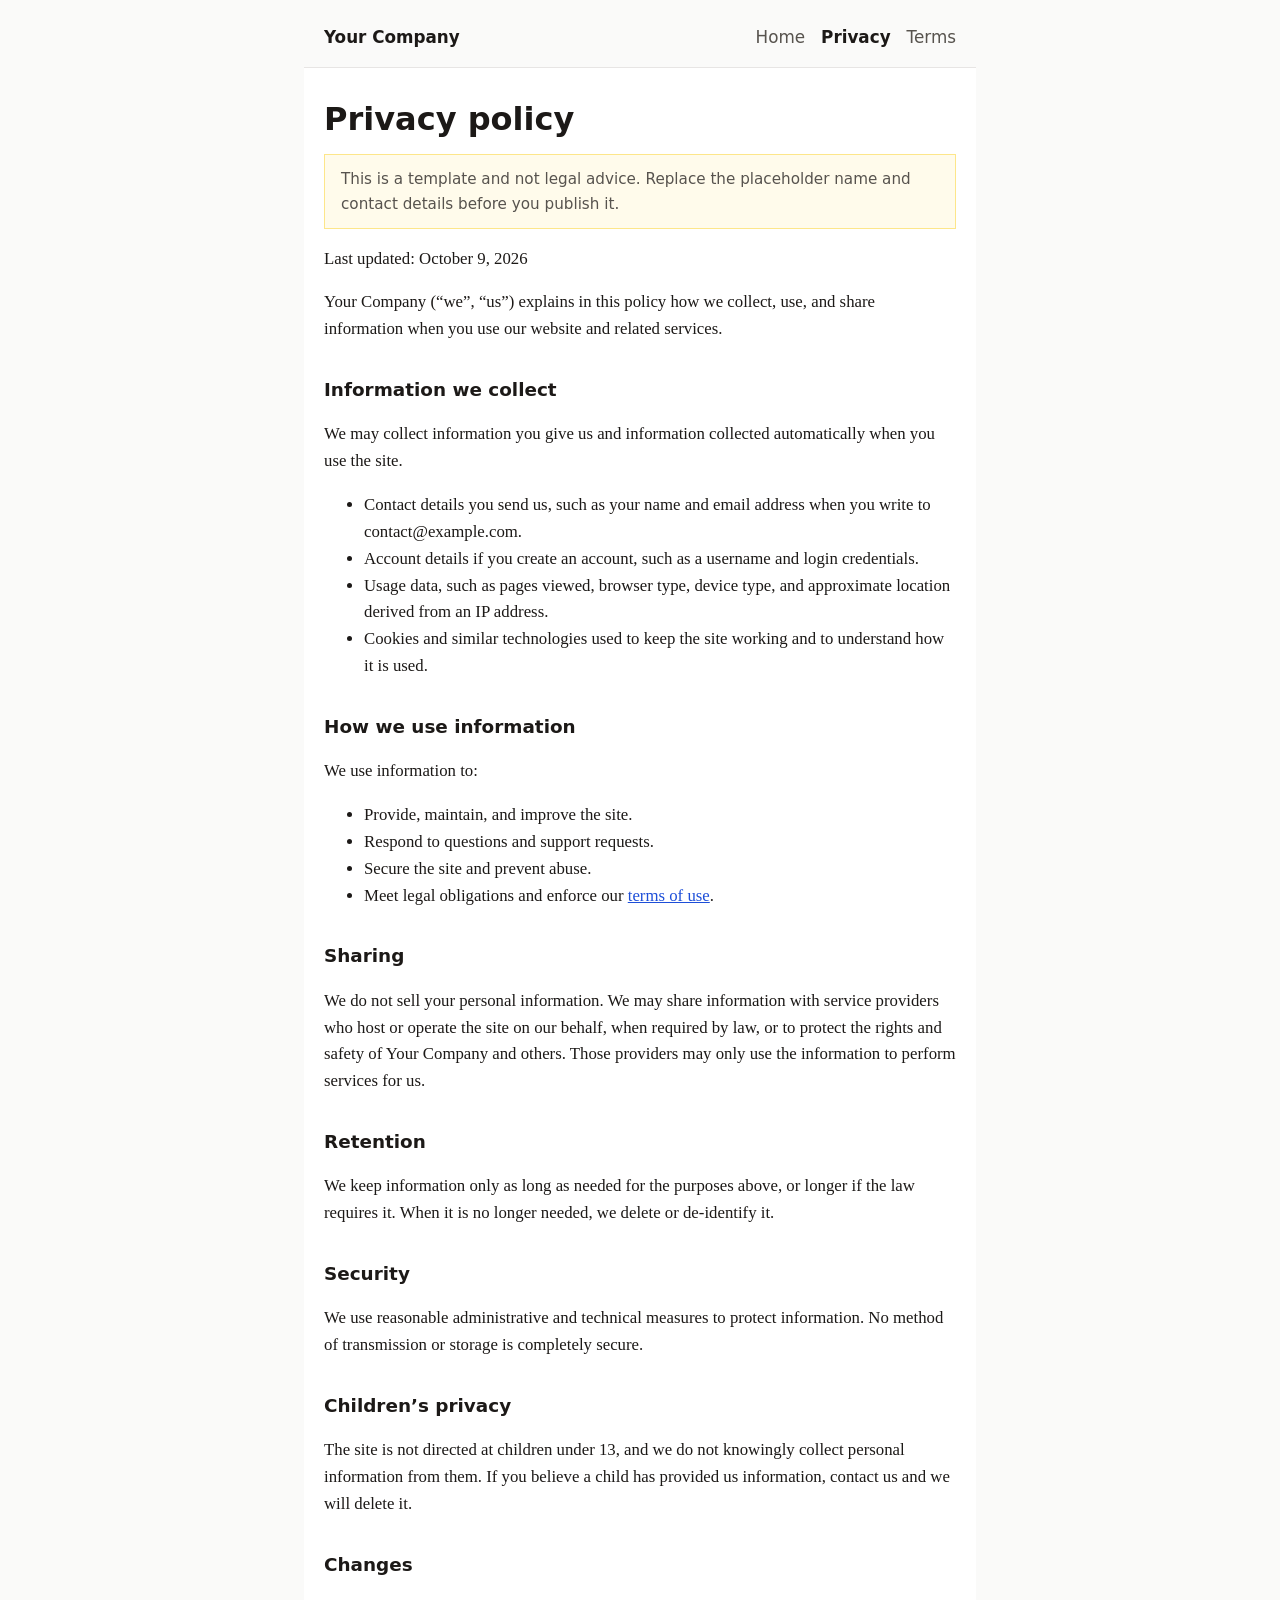
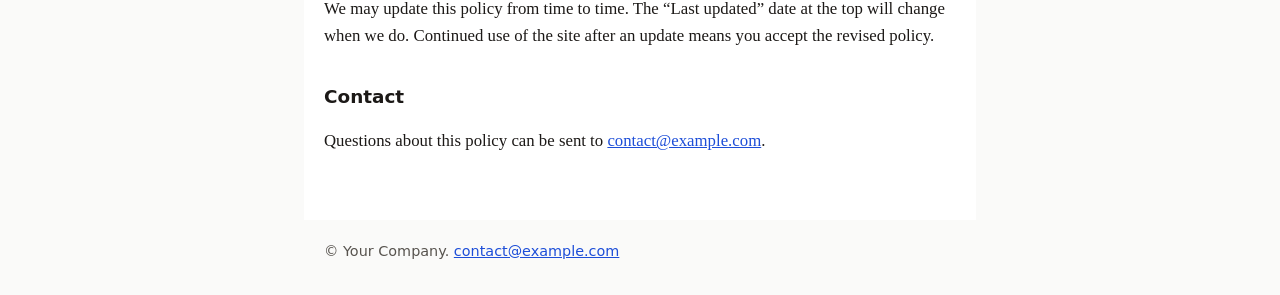
==== privacy.html @ b09a4e8a "feat (site): Initial policy and terms of use pages" ====
<!DOCTYPE html>
<html lang="en">
<head>
  <meta charset="utf-8">
  <meta name="viewport" content="width=device-width, initial-scale=1">
  <title>Privacy policy — Your Company</title>
  <link rel="stylesheet" href="styles.css">
</head>
<body>
  <header class="site-header">
    <a class="brand" href="index.html">Your Company</a>
    <nav>
      <a href="index.html">Home</a>
      <a href="privacy.html" aria-current="page">Privacy</a>
      <a href="terms.html">Terms</a>
    </nav>
  </header>
  <main>
    <h1>Privacy policy</h1>
    <p class="notice">This is a template and not legal advice. Replace the placeholder name and contact details before you publish it.</p>
    <p>Last updated: October 9, 2026</p>
    <p>Your Company (“we”, “us”) explains in this policy how we collect, use, and share information when you use our website and related services.</p>

    <h2>Information we collect</h2>
    <p>We may collect information you give us and information collected automatically when you use the site.</p>
    <ul>
      <li>Contact details you send us, such as your name and email address when you write to contact@example.com.</li>
      <li>Account details if you create an account, such as a username and login credentials.</li>
      <li>Usage data, such as pages viewed, browser type, device type, and approximate location derived from an IP address.</li>
      <li>Cookies and similar technologies used to keep the site working and to understand how it is used.</li>
    </ul>

    <h2>How we use information</h2>
    <p>We use information to:</p>
    <ul>
      <li>Provide, maintain, and improve the site.</li>
      <li>Respond to questions and support requests.</li>
      <li>Secure the site and prevent abuse.</li>
      <li>Meet legal obligations and enforce our <a href="terms.html">terms of use</a>.</li>
    </ul>

    <h2>Sharing</h2>
    <p>We do not sell your personal information. We may share information with service providers who host or operate the site on our behalf, when required by law, or to protect the rights and safety of Your Company and others. Those providers may only use the information to perform services for us.</p>

    <h2>Retention</h2>
    <p>We keep information only as long as needed for the purposes above, or longer if the law requires it. When it is no longer needed, we delete or de-identify it.</p>

    <h2>Security</h2>
    <p>We use reasonable administrative and technical measures to protect information. No method of transmission or storage is completely secure.</p>

    <h2>Children’s privacy</h2>
    <p>The site is not directed at children under 13, and we do not knowingly collect personal information from them. If you believe a child has provided us information, contact us and we will delete it.</p>

    <h2>Changes</h2>
    <p>We may update this policy from time to time. The “Last updated” date at the top will change when we do. Continued use of the site after an update means you accept the revised policy.</p>

    <h2>Contact</h2>
    <p>Questions about this policy can be sent to <a href="mailto:contact@example.com">contact@example.com</a>.</p>
  </main>
  <footer>
    <p>&copy; Your Company. <a href="mailto:contact@example.com">contact@example.com</a></p>
  </footer>
</body>
</html>
---- styles.css ----
:root {
  color-scheme: light;
  --text: #1c1917;
  --muted: #57534e;
  --line: #e7e5e4;
  --bg: #fafaf9;
  --card: #ffffff;
  --link: #1d4ed8;
}

* {
  box-sizing: border-box;
}

body {
  margin: 0;
  font-family: Georgia, "Times New Roman", serif;
  font-size: 1.05rem;
  line-height: 1.6;
  color: var(--text);
  background: var(--bg);
}

.site-header,
main,
footer {
  max-width: 42rem;
  margin-left: auto;
  margin-right: auto;
  padding-left: 1.25rem;
  padding-right: 1.25rem;
}

.site-header {
  display: flex;
  flex-wrap: wrap;
  align-items: baseline;
  justify-content: space-between;
  gap: 0.75rem 1.5rem;
  padding-top: 1.5rem;
  padding-bottom: 1rem;
  border-bottom: 1px solid var(--line);
  font-family: system-ui, sans-serif;
}

.brand {
  font-weight: 650;
  color: var(--text);
  text-decoration: none;
}

nav {
  display: flex;
  gap: 1rem;
}

nav a {
  color: var(--muted);
  text-decoration: none;
}

nav a[aria-current="page"] {
  color: var(--text);
  font-weight: 650;
}

main {
  padding-top: 2rem;
  padding-bottom: 3rem;
  background: var(--card);
}

h1 {
  font-family: system-ui, sans-serif;
  font-size: 2rem;
  line-height: 1.2;
  margin: 0 0 1rem;
}

h2 {
  font-family: system-ui, sans-serif;
  font-size: 1.15rem;
  margin: 2rem 0 0.5rem;
}

p,
li {
  color: var(--text);
}

a {
  color: var(--link);
}

.notice {
  padding: 0.75rem 1rem;
  background: #fffbeb;
  border: 1px solid #fde68a;
  color: var(--muted);
  font-family: system-ui, sans-serif;
  font-size: 0.95rem;
}

.doc-links {
  padding-left: 1.25rem;
}

.doc-links a {
  font-family: system-ui, sans-serif;
}

footer {
  padding-top: 1.25rem;
  padding-bottom: 2rem;
  color: var(--muted);
  font-family: system-ui, sans-serif;
  font-size: 0.9rem;
}

footer p {
  color: var(--muted);
  margin: 0;
}
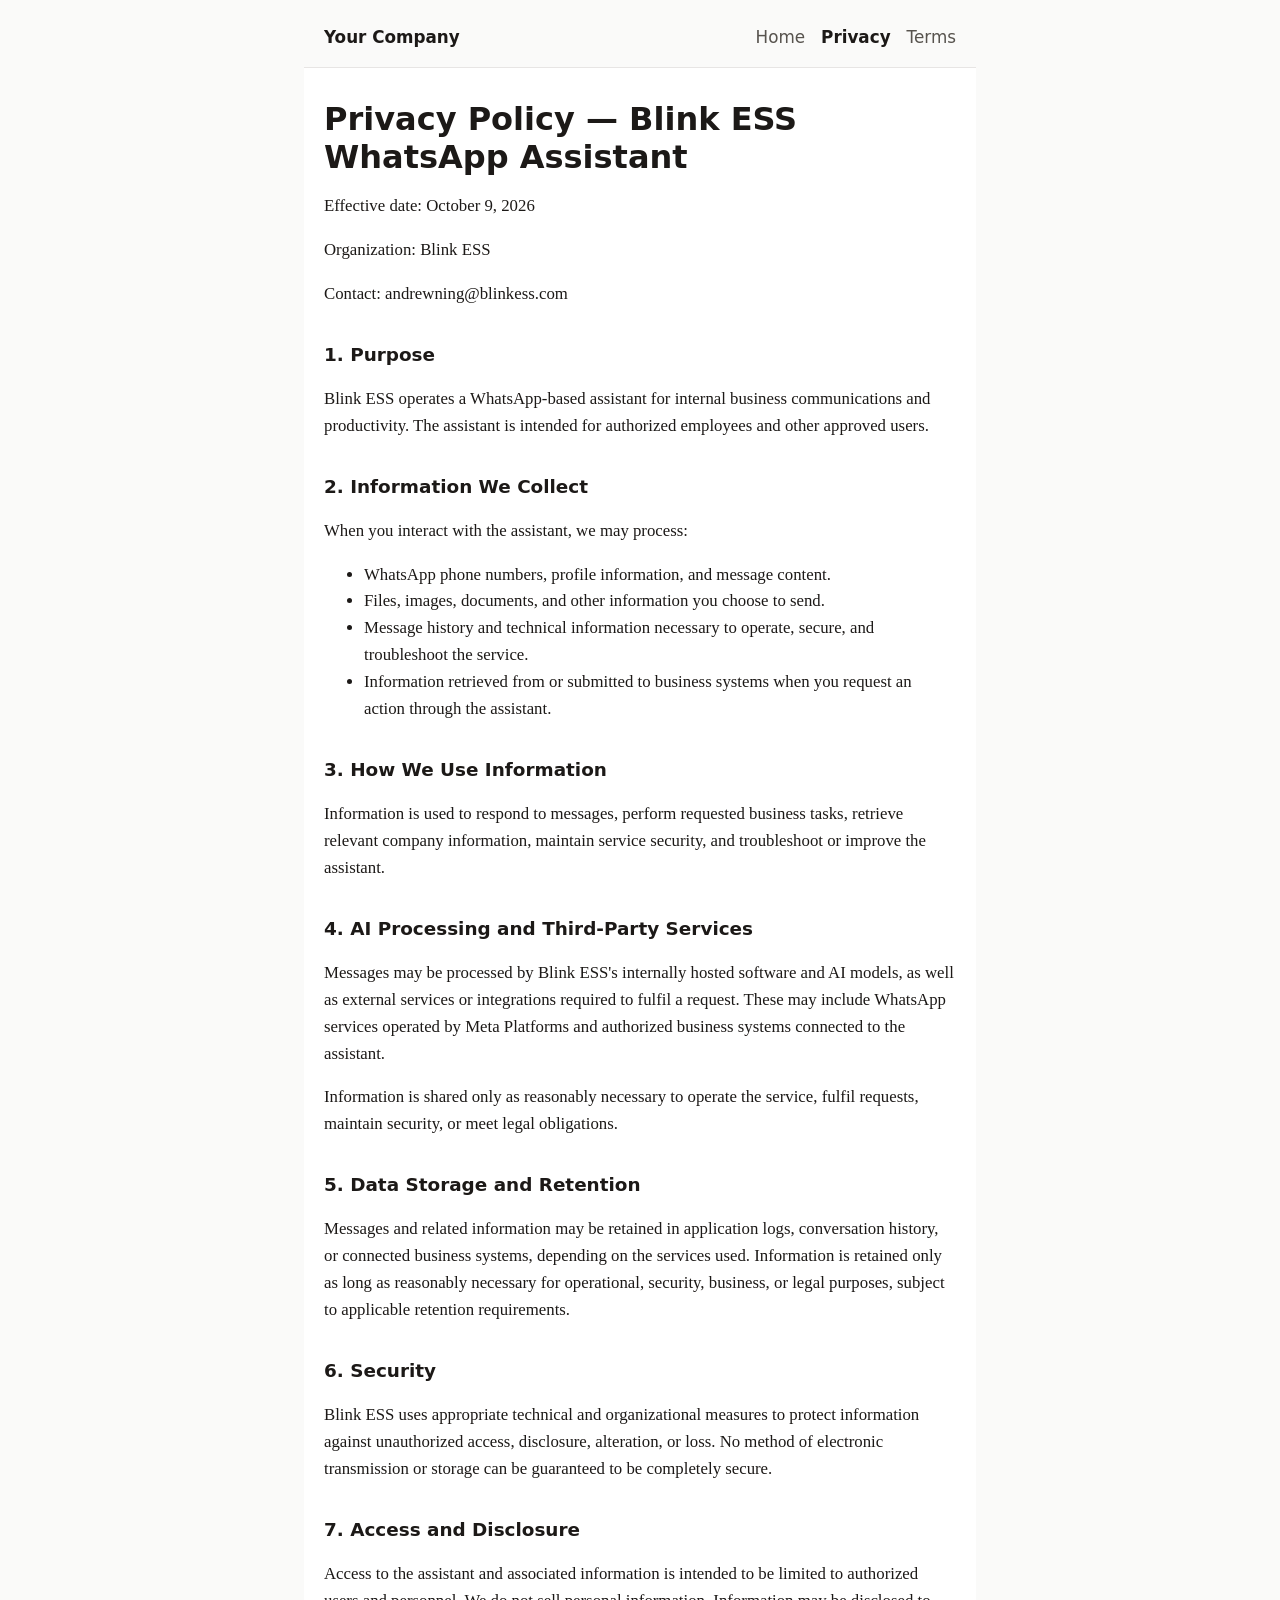
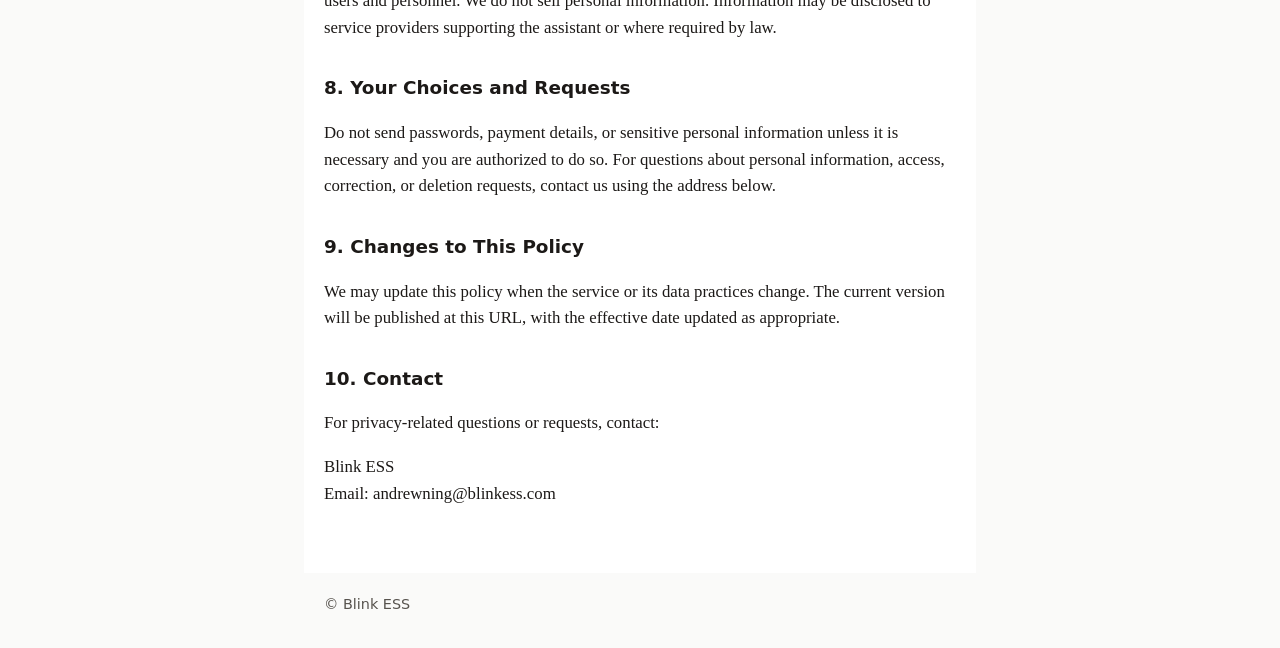
==== commit d4f8df8f: "feat (content): Update privacy policy and terms of use" ====
--- a/privacy.html
+++ b/privacy.html
@@ -3,7 +3,7 @@
 <head>
   <meta charset="utf-8">
   <meta name="viewport" content="width=device-width, initial-scale=1">
-  <title>Privacy policy — Your Company</title>
+  <title>Privacy Policy — Blink ESS WhatsApp Assistant</title>
   <link rel="stylesheet" href="styles.css">
 </head>
 <body>
@@ -16,49 +16,51 @@
     </nav>
   </header>
   <main>
-    <h1>Privacy policy</h1>
-    <p class="notice">This is a template and not legal advice. Replace the placeholder name and contact details before you publish it.</p>
-    <p>Last updated: October 9, 2026</p>
-    <p>Your Company (“we”, “us”) explains in this policy how we collect, use, and share information when you use our website and related services.</p>
+    <h1>Privacy Policy — Blink ESS WhatsApp Assistant</h1>
+    <p>Effective date: October 9, 2026</p>
+    <p>Organization: Blink ESS</p>
+    <p>Contact: andrewning@blinkess.com</p>
 
-    <h2>Information we collect</h2>
-    <p>We may collect information you give us and information collected automatically when you use the site.</p>
+    <h2>1. Purpose</h2>
+    <p>Blink ESS operates a WhatsApp-based assistant for internal business communications and productivity. The assistant is intended for authorized employees and other approved users.</p>
+
+    <h2>2. Information We Collect</h2>
+    <p>When you interact with the assistant, we may process:</p>
     <ul>
-      <li>Contact details you send us, such as your name and email address when you write to contact@example.com.</li>
-      <li>Account details if you create an account, such as a username and login credentials.</li>
-      <li>Usage data, such as pages viewed, browser type, device type, and approximate location derived from an IP address.</li>
-      <li>Cookies and similar technologies used to keep the site working and to understand how it is used.</li>
+      <li>WhatsApp phone numbers, profile information, and message content.</li>
+      <li>Files, images, documents, and other information you choose to send.</li>
+      <li>Message history and technical information necessary to operate, secure, and troubleshoot the service.</li>
+      <li>Information retrieved from or submitted to business systems when you request an action through the assistant.</li>
     </ul>
 
-    <h2>How we use information</h2>
-    <p>We use information to:</p>
-    <ul>
-      <li>Provide, maintain, and improve the site.</li>
-      <li>Respond to questions and support requests.</li>
-      <li>Secure the site and prevent abuse.</li>
-      <li>Meet legal obligations and enforce our <a href="terms.html">terms of use</a>.</li>
-    </ul>
+    <h2>3. How We Use Information</h2>
+    <p>Information is used to respond to messages, perform requested business tasks, retrieve relevant company information, maintain service security, and troubleshoot or improve the assistant.</p>
 
-    <h2>Sharing</h2>
-    <p>We do not sell your personal information. We may share information with service providers who host or operate the site on our behalf, when required by law, or to protect the rights and safety of Your Company and others. Those providers may only use the information to perform services for us.</p>
+    <h2>4. AI Processing and Third-Party Services</h2>
+    <p>Messages may be processed by Blink ESS's internally hosted software and AI models, as well as external services or integrations required to fulfil a request. These may include WhatsApp services operated by Meta Platforms and authorized business systems connected to the assistant.</p>
+    <p>Information is shared only as reasonably necessary to operate the service, fulfil requests, maintain security, or meet legal obligations.</p>
 
-    <h2>Retention</h2>
-    <p>We keep information only as long as needed for the purposes above, or longer if the law requires it. When it is no longer needed, we delete or de-identify it.</p>
+    <h2>5. Data Storage and Retention</h2>
+    <p>Messages and related information may be retained in application logs, conversation history, or connected business systems, depending on the services used. Information is retained only as long as reasonably necessary for operational, security, business, or legal purposes, subject to applicable retention requirements.</p>
 
-    <h2>Security</h2>
-    <p>We use reasonable administrative and technical measures to protect information. No method of transmission or storage is completely secure.</p>
+    <h2>6. Security</h2>
+    <p>Blink ESS uses appropriate technical and organizational measures to protect information against unauthorized access, disclosure, alteration, or loss. No method of electronic transmission or storage can be guaranteed to be completely secure.</p>
 
-    <h2>Children’s privacy</h2>
-    <p>The site is not directed at children under 13, and we do not knowingly collect personal information from them. If you believe a child has provided us information, contact us and we will delete it.</p>
+    <h2>7. Access and Disclosure</h2>
+    <p>Access to the assistant and associated information is intended to be limited to authorized users and personnel. We do not sell personal information. Information may be disclosed to service providers supporting the assistant or where required by law.</p>
 
-    <h2>Changes</h2>
-    <p>We may update this policy from time to time. The “Last updated” date at the top will change when we do. Continued use of the site after an update means you accept the revised policy.</p>
+    <h2>8. Your Choices and Requests</h2>
+    <p>Do not send passwords, payment details, or sensitive personal information unless it is necessary and you are authorized to do so. For questions about personal information, access, correction, or deletion requests, contact us using the address below.</p>
 
-    <h2>Contact</h2>
-    <p>Questions about this policy can be sent to <a href="mailto:contact@example.com">contact@example.com</a>.</p>
+    <h2>9. Changes to This Policy</h2>
+    <p>We may update this policy when the service or its data practices change. The current version will be published at this URL, with the effective date updated as appropriate.</p>
+
+    <h2>10. Contact</h2>
+    <p>For privacy-related questions or requests, contact:</p>
+    <p>Blink ESS<br>Email: andrewning@blinkess.com</p>
   </main>
   <footer>
-    <p>&copy; Your Company. <a href="mailto:contact@example.com">contact@example.com</a></p>
+    <p>&copy; Blink ESS</p>
   </footer>
 </body>
 </html>
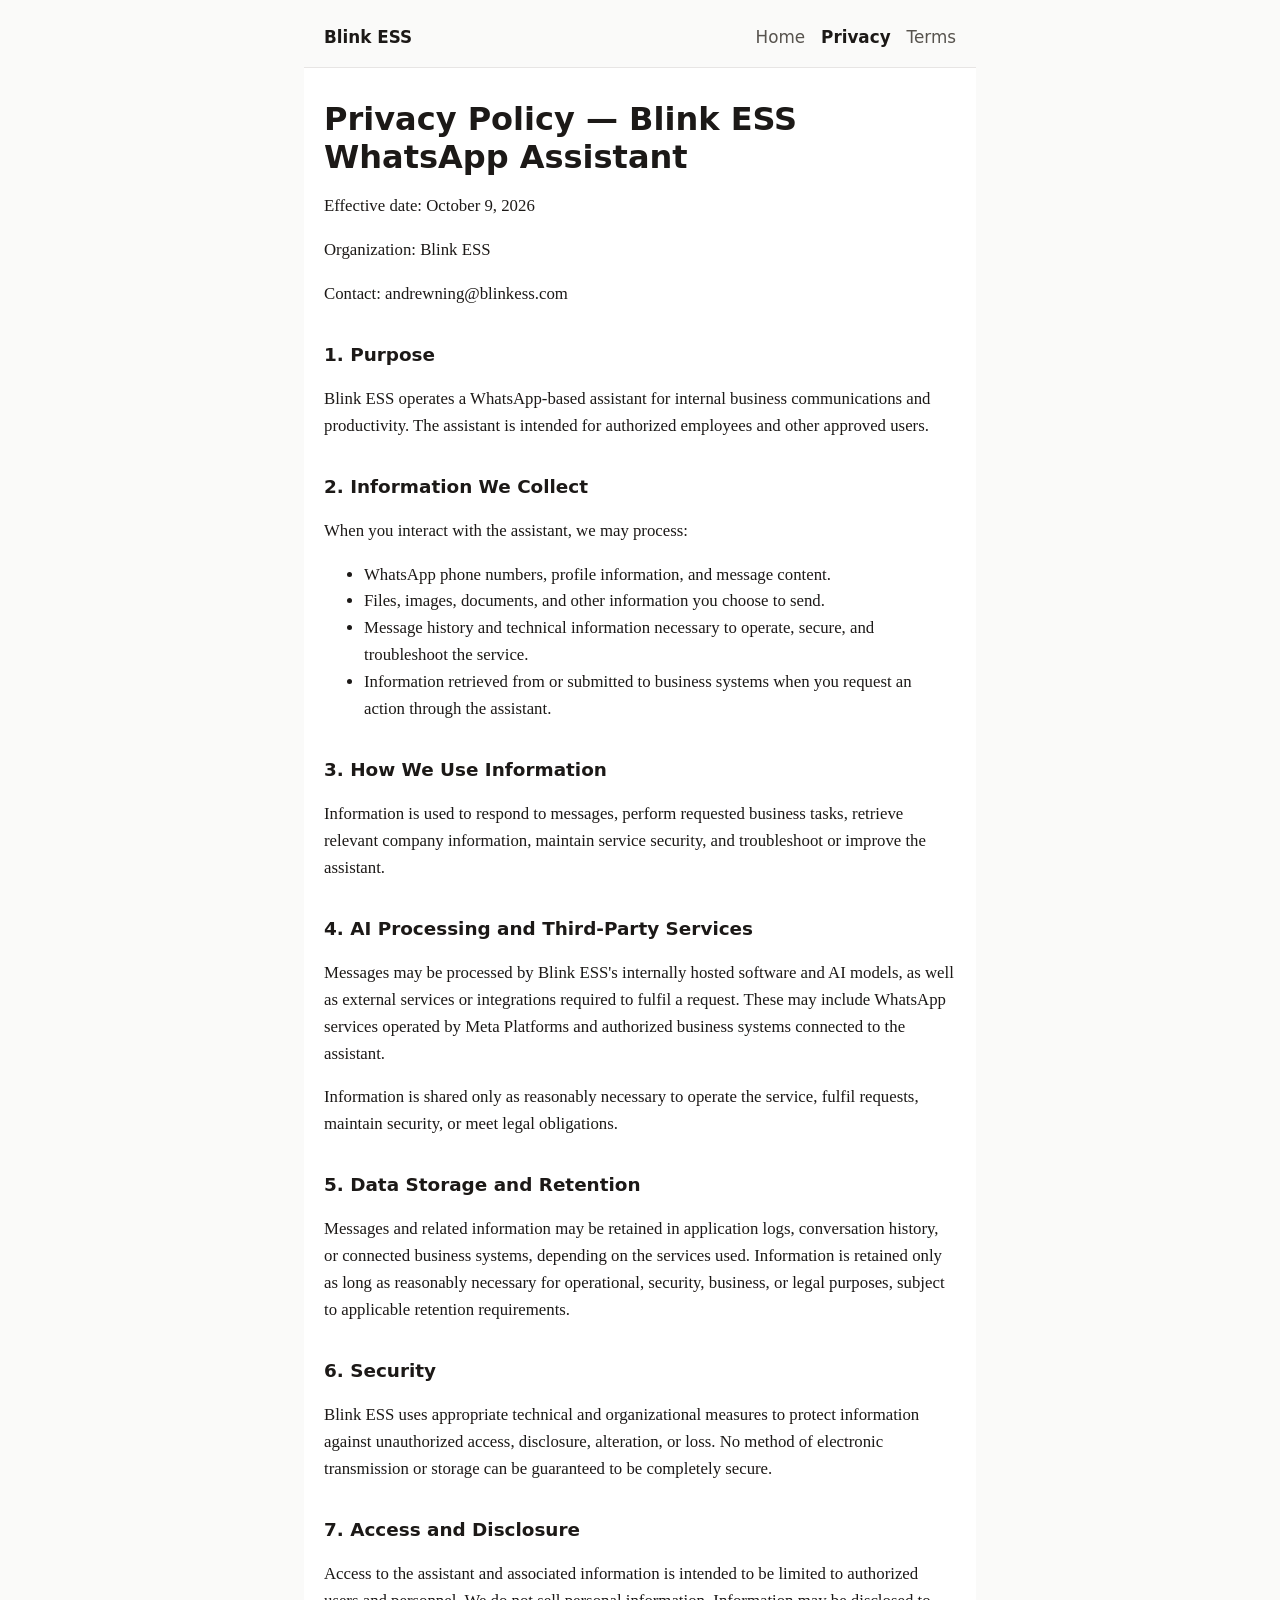
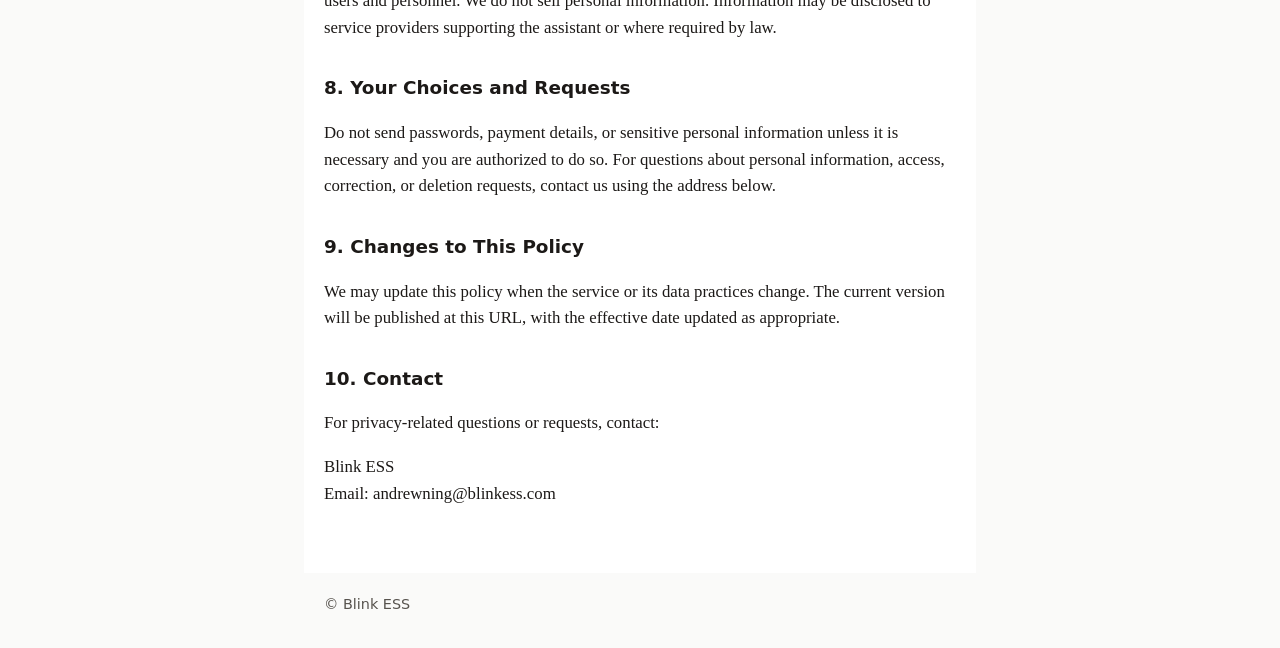
==== commit 089b81c9: "fix (site): Fix company name on privacy policy and terms of use pages" ====
--- a/privacy.html
+++ b/privacy.html
@@ -8,7 +8,7 @@
 </head>
 <body>
   <header class="site-header">
-    <a class="brand" href="index.html">Your Company</a>
+    <a class="brand" href="index.html">Blink ESS</a>
     <nav>
       <a href="index.html">Home</a>
       <a href="privacy.html" aria-current="page">Privacy</a>
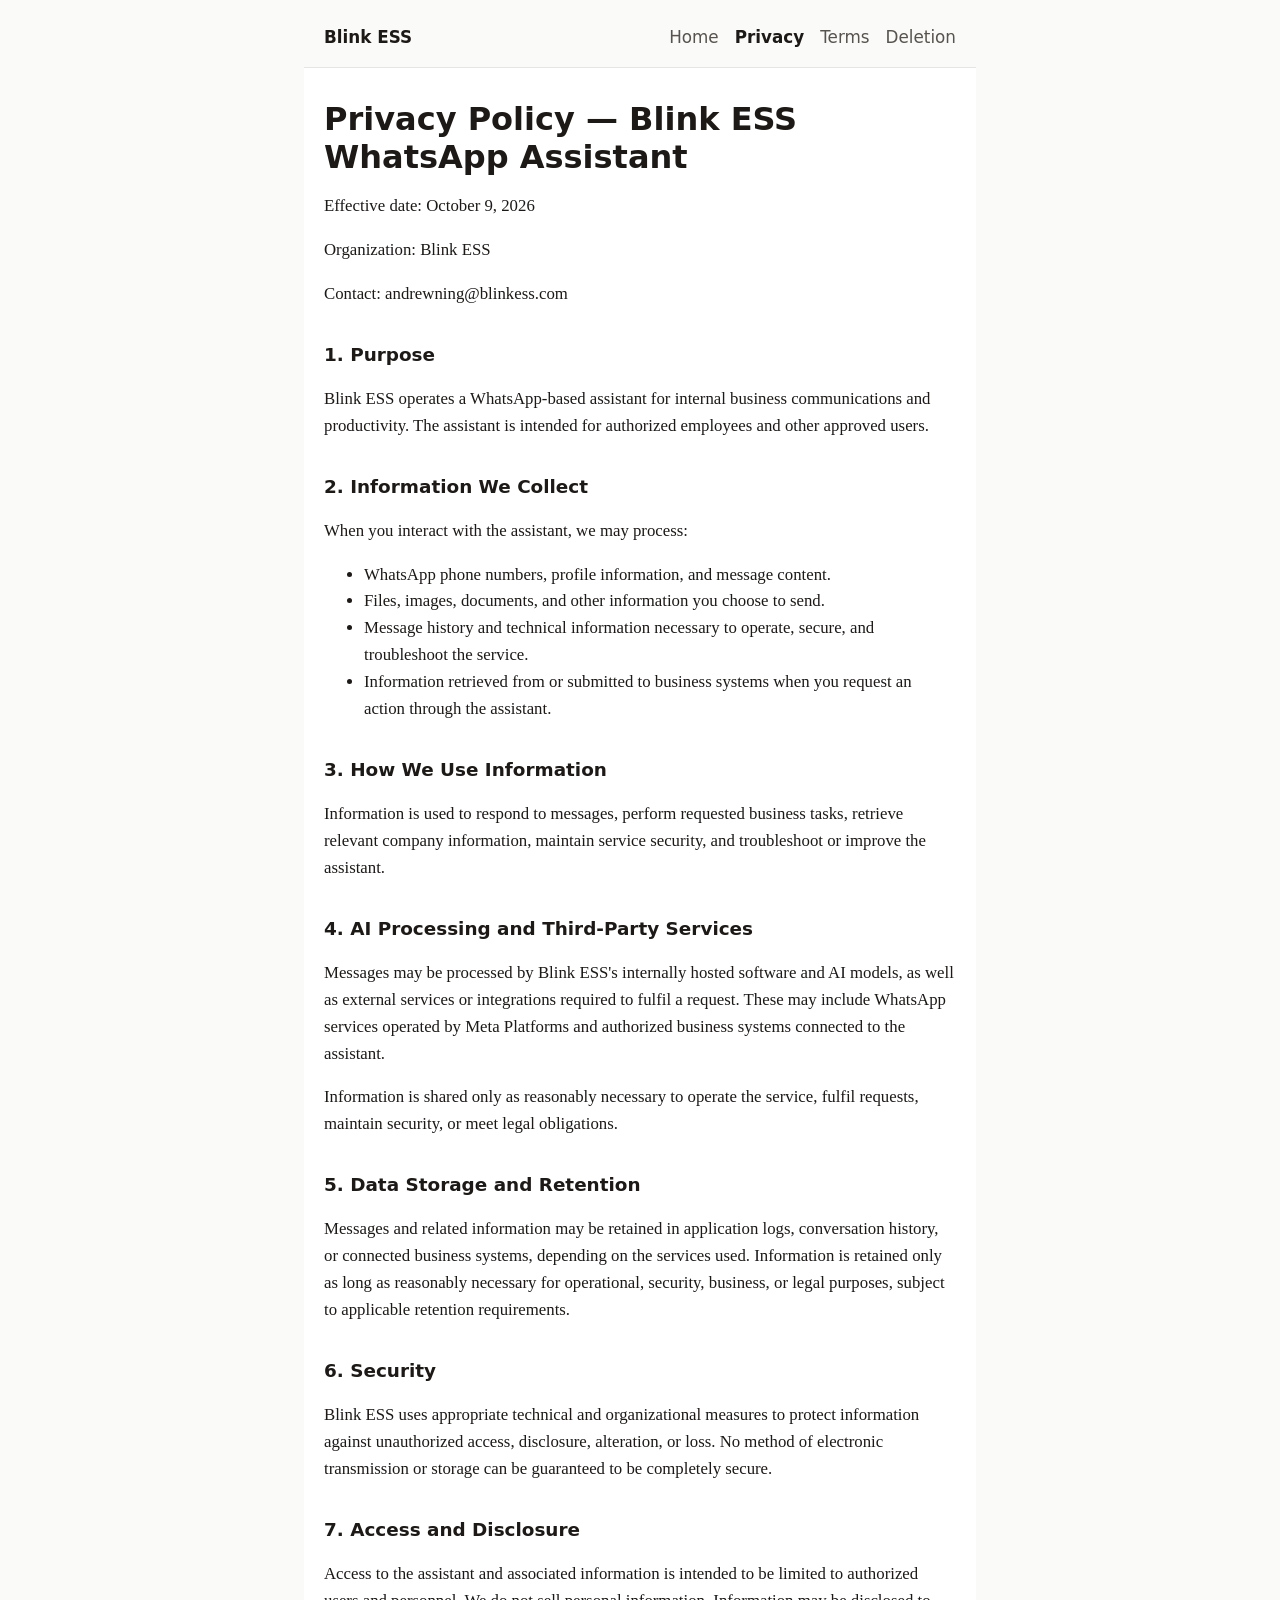
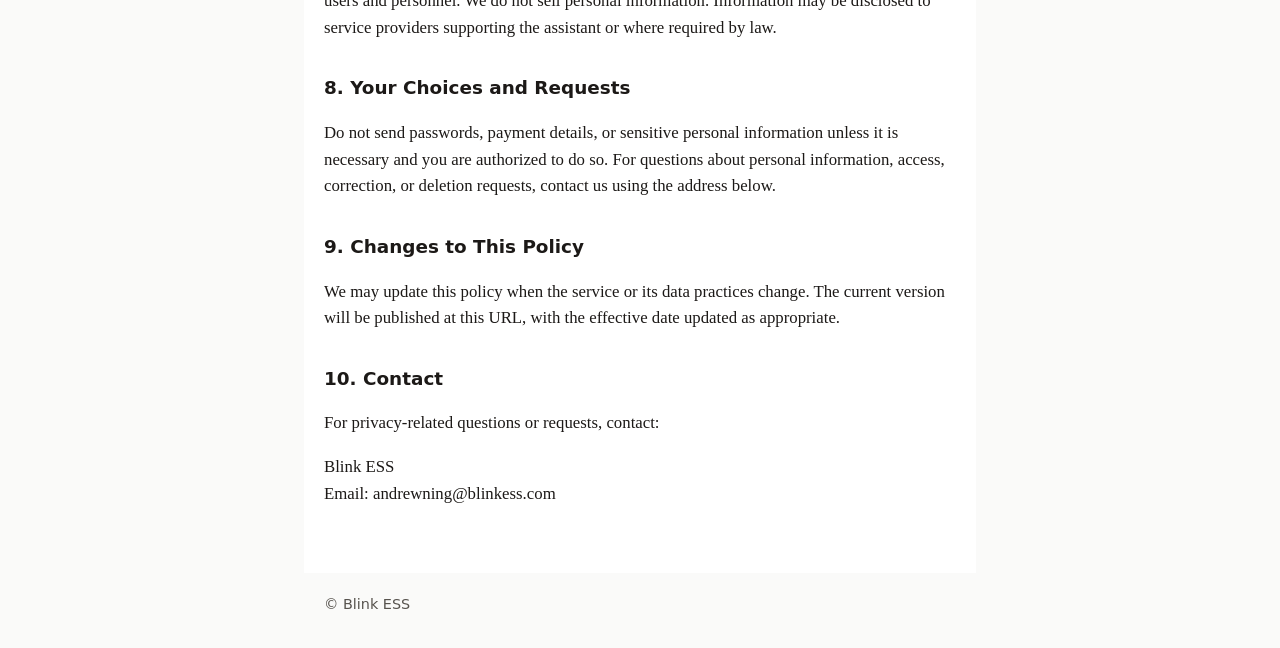
==== commit 12daeadb: "feat (site): Add user data deletion instructions page" ====
--- a/privacy.html
+++ b/privacy.html
@@ -13,6 +13,7 @@
       <a href="index.html">Home</a>
       <a href="privacy.html" aria-current="page">Privacy</a>
       <a href="terms.html">Terms</a>
+      <a href="deletion.html">Deletion</a>
     </nav>
   </header>
   <main>
